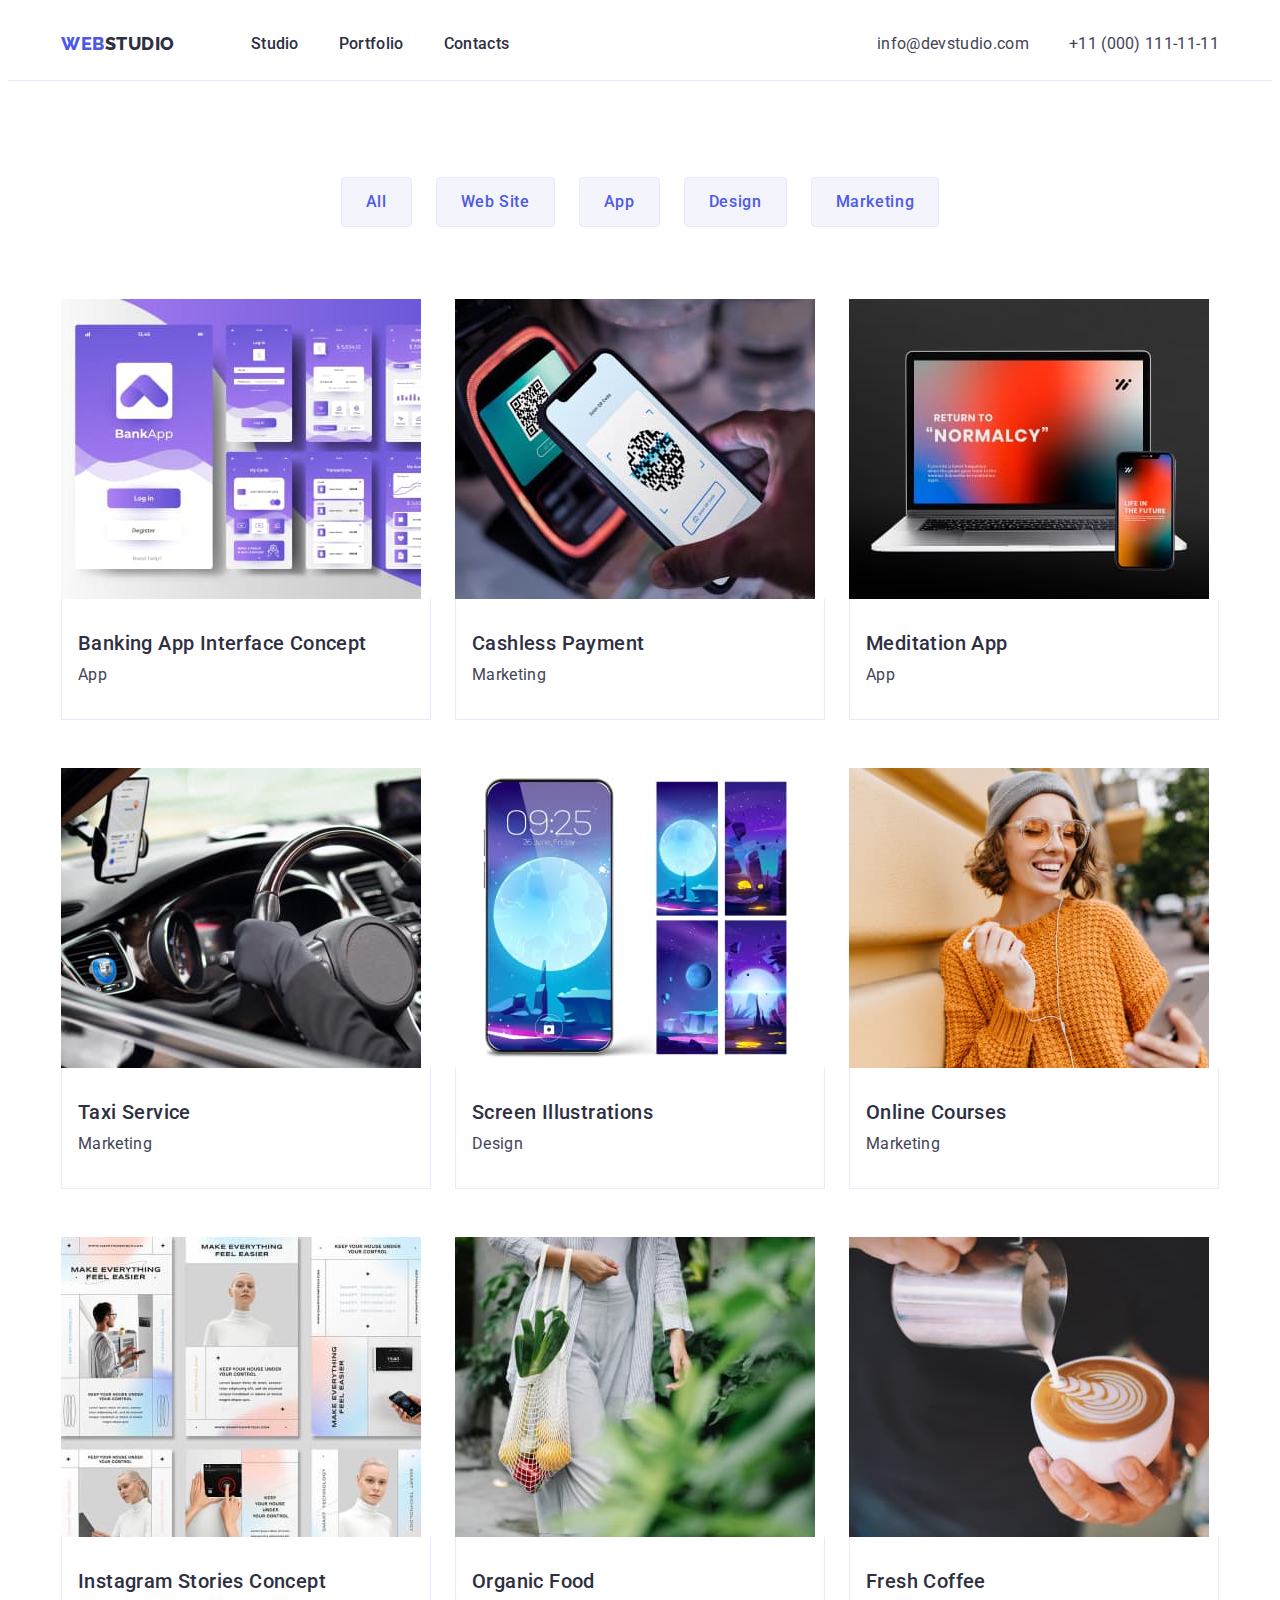
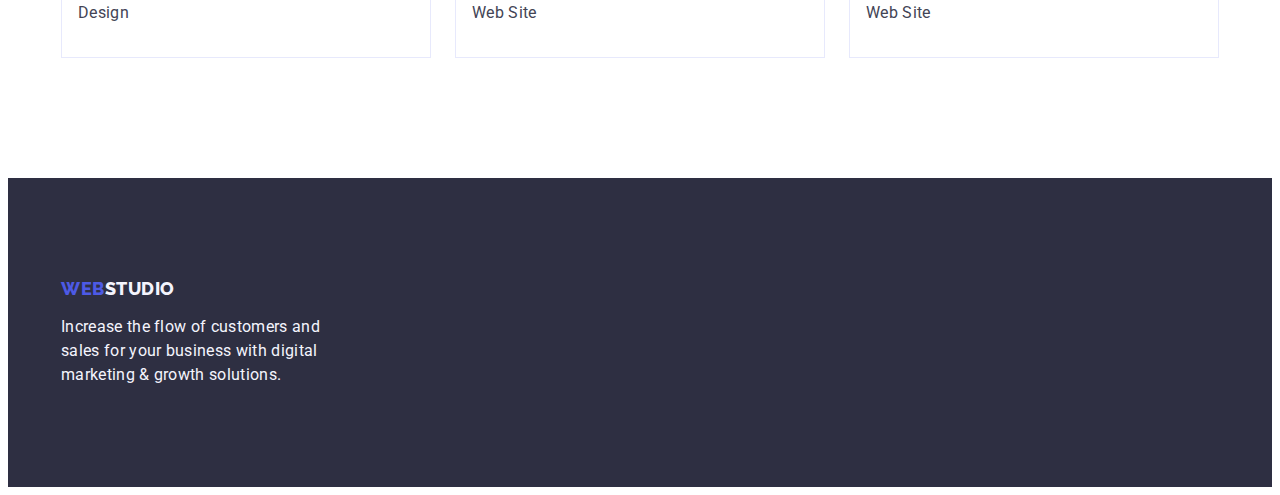
==== portfolio.html @ dffb047a "Initial commit" ====
<!DOCTYPE html>
<html lang="en">

<head>
    <meta charset="UTF-8">
    <meta http-equiv="X-UA-Compatible" content="IE=edge">
    <meta name="viewport" content="width=device-width, initial-scale=1.0">

    <link rel="preconnect" href="https://fonts.googleapis.com">
    <link rel="preconnect" href="https://fonts.gstatic.com" crossorigin>
    <link
        href="https://fonts.googleapis.com/css2?family=Raleway:wght@800&family=Roboto:wght@400;500;700;900&display=swap"
        rel="stylesheet">

    <link rel="stylesheet" href="https://cdnjs.cloudflare.com/ajax/libs/modern-normalize/2.0.0/modern-normalize.min.css"
        integrity="sha512-4xo8blKMVCiXpTaLzQSLSw3KFOVPWhm/TRtuPVc4WG6kUgjH6J03IBuG7JZPkcWMxJ5huwaBpOpnwYElP/m6wg=="
        crossorigin="anonymous" referrerpolicy="no-referrer" />

    <link rel="stylesheet" href="./css/styles.css" />

    <title>Web Studio</title>
</head>

<body>
    <!-- Header -->
    <header class="header">
        <div class="container header-container">
            <nav class="navigation">
                <a class="header-logo link" href="./index.html">Web<span class="header-logo-two">Studio</span></a>
                <ul class="header-list list">
                    <li><a class="header-item-link link" href="./index.html">Studio</a></li>
                    <li><a class="header-item-link link" href="./portfolio.html">Portfolio</a></li>
                    <li><a class="header-item-link link " href="">Contacts</a></li>
                </ul>
            </nav>
            <address class="header-adress">
                <ul class="header-adress-list list">
                    <li><a class="header-adress-link link" href="mailto:info@devstudio.com">info@devstudio.com</a></li>
                    <li><a class="header-adress-link link" href="tel:+110001111111">+11 (000)
                            111-11-11</a></li>
                </ul>
            </address>
        </div>
    </header>

    <!-- Main container -->
    <main>
        <section class="project">
            <div class="container">
                <h1 hidden>Project</h1>
                <ul class="filter-list list">
                    <li class="filter-item"><button class="filter-btn" type="button">All</button></li>
                    <li class="filter-item"><button class="filter-btn" type="button">Web Site</button></li>
                    <li class="filter-item"><button class="filter-btn" type="button">App</button></li>
                    <li class="filter-item"><button class="filter-btn" type="button">Design</button></li>
                    <li class="filter-item"><button class="filter-btn" type="button">Marketing</button></li>
                </ul>
                <ul class="project-list list">
                    <li class="project-item">
                        <a class="link" href="">
                            <img src="./images/project1.jpg" alt="Project photo" width="360" height="300">
                            <div class="card-description">
                                <h2 class="project-title">Banking App Interface Concept</h2>
                                <p class="project-text">App</p>
                            </div>
                        </a>
                    </li>
                    <li class="project-item">
                        <a class="link" href="">
                            <img src="./images/project2.jpg" alt="Project photo" width="360" height="300">
                            <div class="card-description">
                                <h2 class="project-title">Cashless Payment</h2>
                                <p class="project-text">Marketing</p>
                            </div>
                        </a>
                    </li>
                    <li class="project-item">
                        <a class="link" href="">
                            <img src="./images/project3.jpg" alt="Project photo" width="360" height="300">
                            <div class="card-description">
                                <h2 class="project-title">Meditation App</h2>
                                <p class="project-text">App</p>
                            </div>
                        </a>
                    </li>
                    <li class="project-item">
                        <a class="link" href="">
                            <img src="./images/project4.jpg" alt="Project photo" width="360" height="300">
                            <div class="card-description">
                                <h2 class="project-title">Taxi Service</h2>
                                <p class="project-text">Marketing</p>
                            </div>
                        </a>
                    </li>
                    <li class="project-item">
                        <a class="link" href="">
                            <img src="./images/project5.jpg" alt="Project photo" width="360" height="300">
                            <div class="card-description">
                                <h2 class="project-title">Screen Illustrations</h2>
                                <p class="project-text">Design</p>
                            </div>
                        </a>
                    </li>
                    <li class="project-item">
                        <a class="link" href="">
                            <img src="./images/project6.jpg" alt="Project photo" width="360" height="300">
                            <div class="card-description">
                                <h2 class="project-title">Online Courses</h2>
                                <p class="project-text">Marketing</p>
                            </div>
                        </a>
                    </li>
                    <li class="project-item">
                        <a class="link" href="">
                            <img src="./images/project7.jpg" alt="Project photo" width="360" height="300">
                            <div class="card-description">
                                <h2 class="project-title">Instagram Stories Concept</h2>
                                <p class="project-text">Design</p>
                            </div>
                        </a>
                    </li>
                    <li class="project-item">
                        <a class="link" href="">
                            <img src="./images/project8.jpg" alt="Project photo" width="360" height="300">
                            <div class="card-description">
                                <h2 class="project-title">Organic Food</h2>
                                <p class="project-text">Web Site</p>
                            </div>
                        </a>
                    </li>
                    <li class="project-item">
                        <a class="link" href="">
                            <img src="./images/project9.jpg" alt="Project photo" width="360" height="300">
                            <div class="card-description">
                                <h2 class="project-title">Fresh Coffee</h2>
                                <p class="project-text">Web Site</p>
                            </div>
                        </a>
                    </li>
                </ul>
            </div>
        </section>
    </main>

    <!-- Footer -->
    <footer class="footer">
        <div class="container">
            <a class="footer-logo link" href="./index.html">Web<span class="footer-logo-two">Studio</span></a>
            <p class="footer-text">Increase the flow of customers and sales for your business with digital marketing &
                growth solutions.</p>
        </div>
    </footer>
</body>

</html>
---- css/styles.css ----
body {
  font-family: "Roboto", sans-serif;
  color: #434455;
  background-color: #ffffff;
}

:root {
  --title-color: #2e2f42;
  --text-color: #434455;
  --first-background: #ffffff;
  --second-background: #2e2f42;
}

p,
h1,
h2,
h3,
h4,
h5,
h6 {
  margin: 0;
}

ul {
  margin: 0;
  padding: 0;
}

img {
  display: block;
}

.list {
  list-style: none;
}

.link {
  text-decoration: none;
}

.container {
  width: 1158px;
  padding-left: 15px;
  padding-right: 15px;
  margin: 0 auto;
}

.visually-hidden {
  position: absolute;
  width: 1px;
  height: 1px;
  margin: -1px;
  border: 0;
  padding: 0;
  
  white-space: nowrap;
  clip-path: inset(100%);
  clip: rect(0 0 0 0);
  overflow: hidden;
}

/** HEADER */

.header-container {
  display: flex;
  justify-content: space-between;
}

.navigation {
  display: flex;
  align-items: center;
}

.header-list {
  display: flex;
  gap: 40px;
}

.header {
  padding-top: 24px;
  padding-bottom: 24px;
  border-bottom: 1px solid #e7e9fc;
}

.header-logo {
  font-family: "Raleway", sans-serif;
  font-weight: 800;
  font-size: 18px;
  line-height: 1.17;
  letter-spacing: 0.03em;
  text-transform: uppercase;
  color: #4d5ae5;
  margin-right: 76px;
}

.header-logo-two {
  color: var(--title-color);
}

.header-item-link {
  font-style: normal;
  font-weight: 500;
  font-size: 16px;
  line-height: 1.5;
  letter-spacing: 0.02em;
  color: var(--title-color);
  padding: 24px 0
}

.header-adress-list {
  display: flex;
  gap: 40px;
}

.header-adress-link {
  font-style: normal;
  font-weight: 400;
  font-size: 16px;
  line-height: 1.5;
  letter-spacing: 0.02em;
  color: var(--text-color);
}

.header-adress {
  font-style: normal;
}

.header-item-link:hover,
.header-item-link:focus {
  color: #404bbf;
  text-decoration: underline;
}

.header-adress-link:hover,
.header-adress-link:focus {
  color: #404bbf;
}

/** HERO */

.hero-container {
  display: flex;
  flex-direction: column;
}

.hero {
  background-color: var(--title-color);
  padding-top: 188px;
  padding-bottom: 188px;
}

.hero-title {
  max-width: 496px;
  font-size: 56px;
  line-height: 1.07;
  letter-spacing: 0.02em;
  text-align: center;
  color: var(--first-background);
  margin: 0 auto 48px;
}

.hero-btn {
  min-width: 169px;
  height: 56px;
  font-family: "Roboto", sans-serif;
  font-weight: 500;
  font-size: 16px;
  line-height: 1.5;
  letter-spacing: 0.04em;
  color: var(--first-background);
  background: #4d5ae5;
  box-shadow: 0px 4px 4px rgba(0, 0, 0, 0.15);
  border-radius: 4px;
  cursor: pointer;
  border: none;
  margin: 0 auto;
}

.hero-btn:hover,
.hero-btn:focus {
  background-color: #404bbf;
}

/** FEATURE */

.feature {
  padding-top: 120px;
  padding-bottom: 120px;
}

.feature-list {
  display: flex;
  gap: 24px;
}

.feature-item {
  max-width: 264px;
}

.feature-title {
  font-weight: 500;
  font-size: 20px;
  line-height: 1.2;
  letter-spacing: 0.02em;
  color: var(--title-color);
  margin-bottom: 8px;
}

.feature-text {
  font-size: 16px;
  line-height: 1.5;
  letter-spacing: 0.02em;
  color: var(--text-color);
}

/** SERVICES */

.services {
  padding-bottom: 120px;
}

.services-title {
  font-size: 36px;
  line-height: 1.11;
  text-align: center;
  letter-spacing: 0.02em;
  text-transform: capitalize;
  color: var(--title-color);
  margin-bottom: 72px;
}

.services-list {
  display: flex;
  gap: 24px;
}

.services-item {
  width: calc((100% - 48px) / 3);
}

/** TEAM */

.team {
  background-color: #f4f4fd;
  padding-top: 120px;
  padding-bottom: 120px;
}

.team-list {
  display: flex;
  gap: 24px;
}

.team-description{
  padding: 32px 16px
}

.team-list-item {
  width: calc((100%-72px) / 4);
  background-color: #ffffff;
  box-shadow: 0px 1px 6px rgba(46, 47, 66, 0.08),
    0px 1px 1px rgba(46, 47, 66, 0.16), 0px 2px 1px rgba(46, 47, 66, 0.08);
  border-radius: 0px 0px 4px 4px;
}

.team-title {
  font-size: 36px;
  line-height: 1.11;
  letter-spacing: 0.02em;
  text-align: center;
  text-transform: capitalize;
  color: var(--title-color);
  margin-bottom: 72px;
}

.team-item-name {
  font-weight: 500;
  font-size: 20px;
  line-height: 1.2;
  letter-spacing: 0.02em;
  text-align: center;
  color: var(--title-color);
  margin-bottom: 8px;
}

.team-item-text {
  font-size: 16px;
  line-height: 24px;
  letter-spacing: 0.02em;
  text-align: center;
  color: var(--text-color);
}

/** FOOTER */

.footer {
  background-color: var(--second-background);
  padding-top: 100px;
  padding-bottom: 100px;
}

.footer-logo {
  display: inline-block;
  font-family: "Raleway", sans-serif;
  font-weight: 800;
  font-size: 18px;
  line-height: 1.17;
  letter-spacing: 0.03em;
  text-transform: uppercase;
  color: #4d5ae5;
  margin-bottom: 16px;
}

.footer-logo-two {
  color: #f4f4fd;
}

.footer-text {
  width: 264px;
  font-size: 16px;
  line-height: 1.5;
  letter-spacing: 0.02em;
  color: #f4f4fd;
}

/** PROJECT */

.project {
  padding-top: 96px;
  padding-bottom: 120px;
}

.filter-list {
  display: flex;
  justify-content: center;
  gap: 24px;
  margin-bottom: 72px;
}

.filter-btn {
  font-family: "Roboto", sans-serif;
  font-weight: 500;
  font-size: 16px;
  line-height: 1.5;
  letter-spacing: 0.04em;
  cursor: pointer;
  background-color: #f4f4fd;
  color: #4d5ae5;
  border-radius: 4px;
  border: 1px solid #e7e9fc;
  padding: 12px 24px;
}

.filter-btn:hover,
.filter-btn:focus {
  color: var(--first-background);
  background-color: #404bbf;
  border: 1px solid transparent
}

.project-list {
  display: flex;
  flex-wrap: wrap;
  gap: 48px 24px;
}

.project-item {
  width: calc((100% - 48px) / 3);
}

.card-description {
  padding: 32px 16px;
  border: 1px solid #e7e9fc;
  border-top: none;
}

.project-title {
  font-weight: 500;
  font-size: 20px;
  line-height: 1.2;
  letter-spacing: 0.02em;
  color: var(--title-color);
  margin-bottom: 8px;
}

.project-text {
  font-size: 16px;
  line-height: 1.5;
  letter-spacing: 0.02em;
  color: var(--text-color);
}
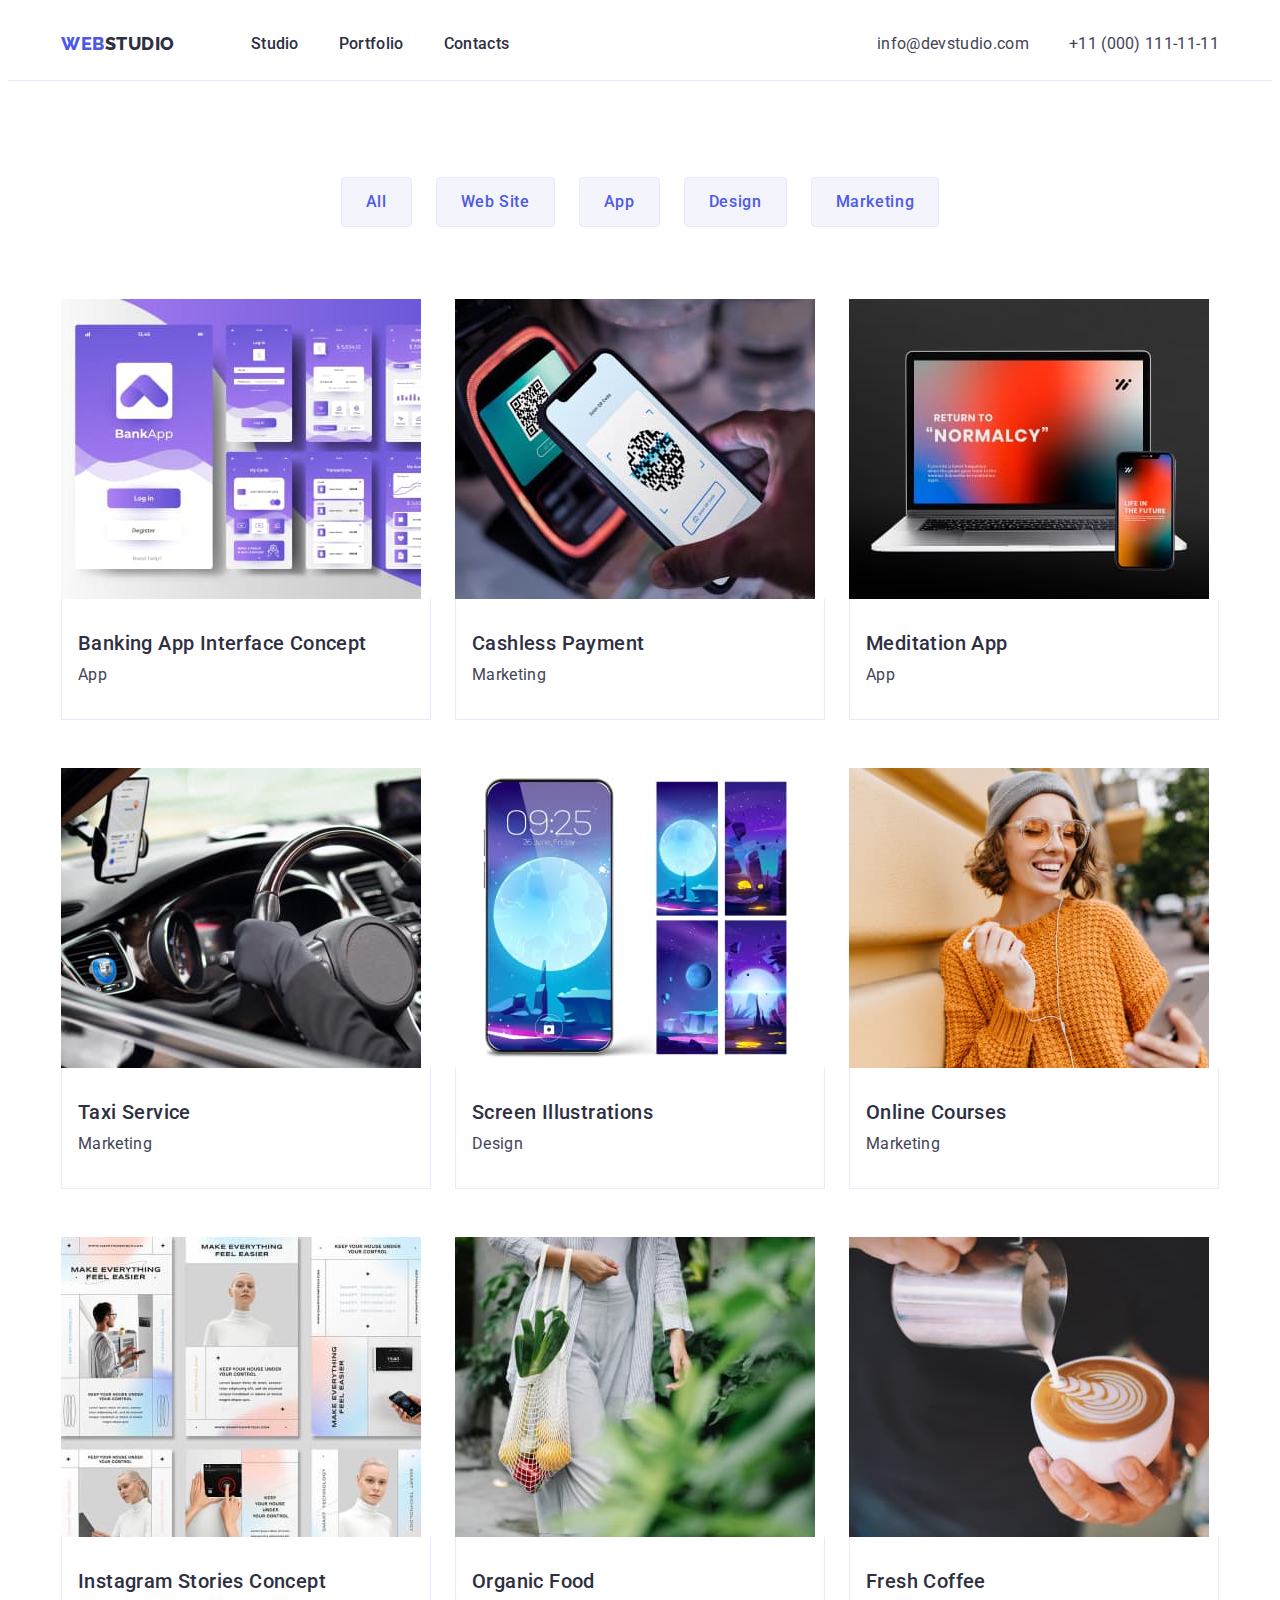
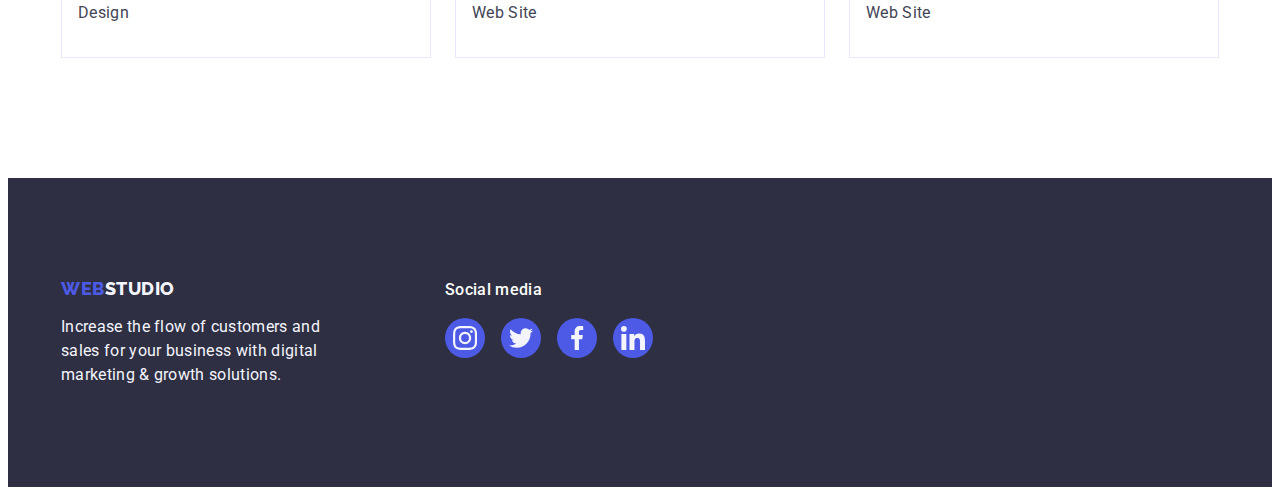
==== commit 233770e5: "backgroung-image and svg" ====
--- a/portfolio.html
+++ b/portfolio.html
@@ -144,11 +144,51 @@
 
     <!-- Footer -->
     <footer class="footer">
-        <div class="container">
-            <a class="footer-logo link" href="./index.html">Web<span class="footer-logo-two">Studio</span></a>
-            <p class="footer-text">Increase the flow of customers and sales for your business with digital marketing &
-                growth solutions.</p>
+        <div class="container footer-container">
+            <div class="footer-composition">
+                <a class="footer-logo link" href="./index.html">Web<span class="footer-logo-two">Studio</span></a>
+                <p class="footer-text">Increase the flow of customers and sales for your business with digital marketing &
+                    growth solutions.</p>
+            </div>
+            <div class="footer-soc">
+                <p class="footer-soc-text">Social media</p>
+                <ul class="footer-soc-list list">
+                    <li class="footer-soc-item">
+                        <a class="footer-soc-link link" href="" target="_blank"
+                            rel="noopener noreferrer">
+                            <svg class="footer-soc-icon" width="24" height="24">
+                                <use href="./images/icons.svg#icon-instagram"></use>
+                            </svg>
+                        </a>
+                    </li>
+                    <li class="footer-soc-item">
+                        <a class="footer-soc-link link" href="" target="_blank"
+                            rel="noopener noreferrer">
+                            <svg class="footer-soc-icon" width="24" height="24">
+                                <use href="./images/icons.svg#icon-twitter"></use>
+                            </svg>
+                        </a>
+                    </li>
+                    <li class="footer-soc-item">
+                        <a class="footer-soc-link link" href="" target="_blank"
+                            rel="noopener noreferrer">
+                            <svg class="footer-soc-icon" width="24" height="24">
+                                <use href="./images/icons.svg#icon-facebook"></use>
+                            </svg>
+                        </a>
+                    </li>
+                    <li class="footer-soc-item">
+                        <a class="footer-soc-link link" href="" target="_blank"
+                            rel="noopener noreferrer">
+                            <svg class="footer-soc-icon" width="24" height="24">
+                                <use href="./images/icons.svg#icon-linkedin"></use>
+                            </svg>
+                        </a>
+                    </li>
+                </ul>
+            </div>
         </div>
+    </footer>
     </footer>
 </body>
 
--- a/css/styles.css
+++ b/css/styles.css
@@ -52,7 +52,7 @@
   margin: -1px;
   border: 0;
   padding: 0;
-  
+
   white-space: nowrap;
   clip-path: inset(100%);
   clip: rect(0 0 0 0);
@@ -104,7 +104,7 @@
   line-height: 1.5;
   letter-spacing: 0.02em;
   color: var(--title-color);
-  padding: 24px 0
+  padding: 24px 0;
 }
 
 .header-adress-list {
@@ -144,7 +144,17 @@
 }
 
 .hero {
-  background-color: var(--title-color);
+  background-color: var(--second-background);
+  max-width: 1440px;
+  background-image: linear-gradient(
+      rgba(46, 47, 66, 0.7),
+      rgba(46, 47, 66, 0.7)
+    ),
+    url(../images/hero-bg.jpg);
+  background-repeat: no-repeat;
+  background-position: center;
+  background-size: cover;
+  margin: 0 auto;
   padding-top: 188px;
   padding-bottom: 188px;
 }
@@ -197,6 +207,16 @@
   max-width: 264px;
 }
 
+.feature-box {
+  display: flex;
+  align-items: center;
+  justify-content: center;
+  height: 112px;
+  background: #f4f4fd;
+  border-radius: 4px;
+  margin-bottom: 8px;
+}
+
 .feature-title {
   font-weight: 500;
   font-size: 20px;
@@ -251,8 +271,8 @@
   gap: 24px;
 }
 
-.team-description{
-  padding: 32px 16px
+.team-description {
+  padding: 32px 16px;
 }
 
 .team-list-item {
@@ -289,6 +309,87 @@
   letter-spacing: 0.02em;
   text-align: center;
   color: var(--text-color);
+  margin-bottom: 8px;
+}
+
+.team-soc-list {
+  display: flex;
+  justify-content: center;
+  gap: 24px;
+}
+
+.team-soc-item {
+  width: 40px;
+  height: 40px;
+}
+
+.team-soc-link {
+  width: 100%;
+  height: 100%;
+  border-radius: 50%;
+  background-color: #4d5ae5;
+  display: flex;
+  align-items: center;
+  justify-content: center;
+}
+
+.team-soc-icon {
+  fill: #f4f4fd;
+}
+
+.team-soc-link:hover,
+.team-soc-link:focus {
+  background-color: #404bbf;
+}
+
+/** CUSTOMERS */
+
+.customers {
+  padding-top: 120px;
+  padding-bottom: 120px;
+}
+
+.customers-title {
+  font-size: 36px;
+  line-height: 1.11;
+  text-align: center;
+  letter-spacing: 0.02em;
+  text-transform: capitalize;
+  color: #2e2f42;
+  margin-bottom: 72px;
+}
+
+.customers-list {
+  display: flex;
+  justify-content: center;
+  align-items: center;
+  gap: 24px;
+}
+
+.customers-item {
+  width: 168px;
+  height: 88px;
+}
+
+.customers-link {
+  width: 100%;
+  height: 100%;
+  border: 1px solid #8e8f99;
+  border-radius: 4px;
+  display: flex;
+  align-items: center;
+  justify-content: center;
+  color: #8e8f99;
+}
+
+.customers-icon {
+  fill: currentColor;
+}
+
+.customers-link:hover,
+.customers-link:focus {
+  border-color: #404bbf;
+  color: #404bbf;
 }
 
 /** FOOTER */
@@ -297,6 +398,11 @@
   background-color: var(--second-background);
   padding-top: 100px;
   padding-bottom: 100px;
+}
+
+.footer-container {
+  display: flex;
+  gap: 120px;
 }
 
 .footer-logo {
@@ -323,6 +429,45 @@
   color: #f4f4fd;
 }
 
+.footer-soc-text {
+  font-weight: 500;
+  font-size: 16px;
+  line-height: 1.5;
+  letter-spacing: 0.02em;
+  color: #ffffff;
+  margin-bottom: 16px;
+}
+
+.footer-soc-list {
+  display: flex;
+  justify-content: center;
+  gap: 16px;
+}
+
+.footer-soc-item {
+  width: 40px;
+  height: 40px;
+}
+
+.footer-soc-link {
+  width: 100%;
+  height: 100%;
+  border-radius: 50%;
+  background-color: #4d5ae5;
+  display: flex;
+  align-items: center;
+  justify-content: center;
+}
+
+.footer-soc-link:hover,
+.footer-soc-link:focus {
+  background-color: #31d0aa;
+}
+
+.footer-soc-icon {
+  fill: #f4f4fd;
+}
+
 /** PROJECT */
 
 .project {
@@ -355,7 +500,7 @@
 .filter-btn:focus {
   color: var(--first-background);
   background-color: #404bbf;
-  border: 1px solid transparent
+  border: 1px solid transparent;
 }
 
 .project-list {
@@ -389,3 +534,9 @@
   letter-spacing: 0.02em;
   color: var(--text-color);
 }
+
+.project-item:hover,
+.project-item:focus {
+  box-shadow: 0px 1px 6px rgba(46, 47, 66, 0.08),
+    0px 1px 1px rgba(46, 47, 66, 0.16), 0px 2px 1px rgba(46, 47, 66, 0.08);
+}
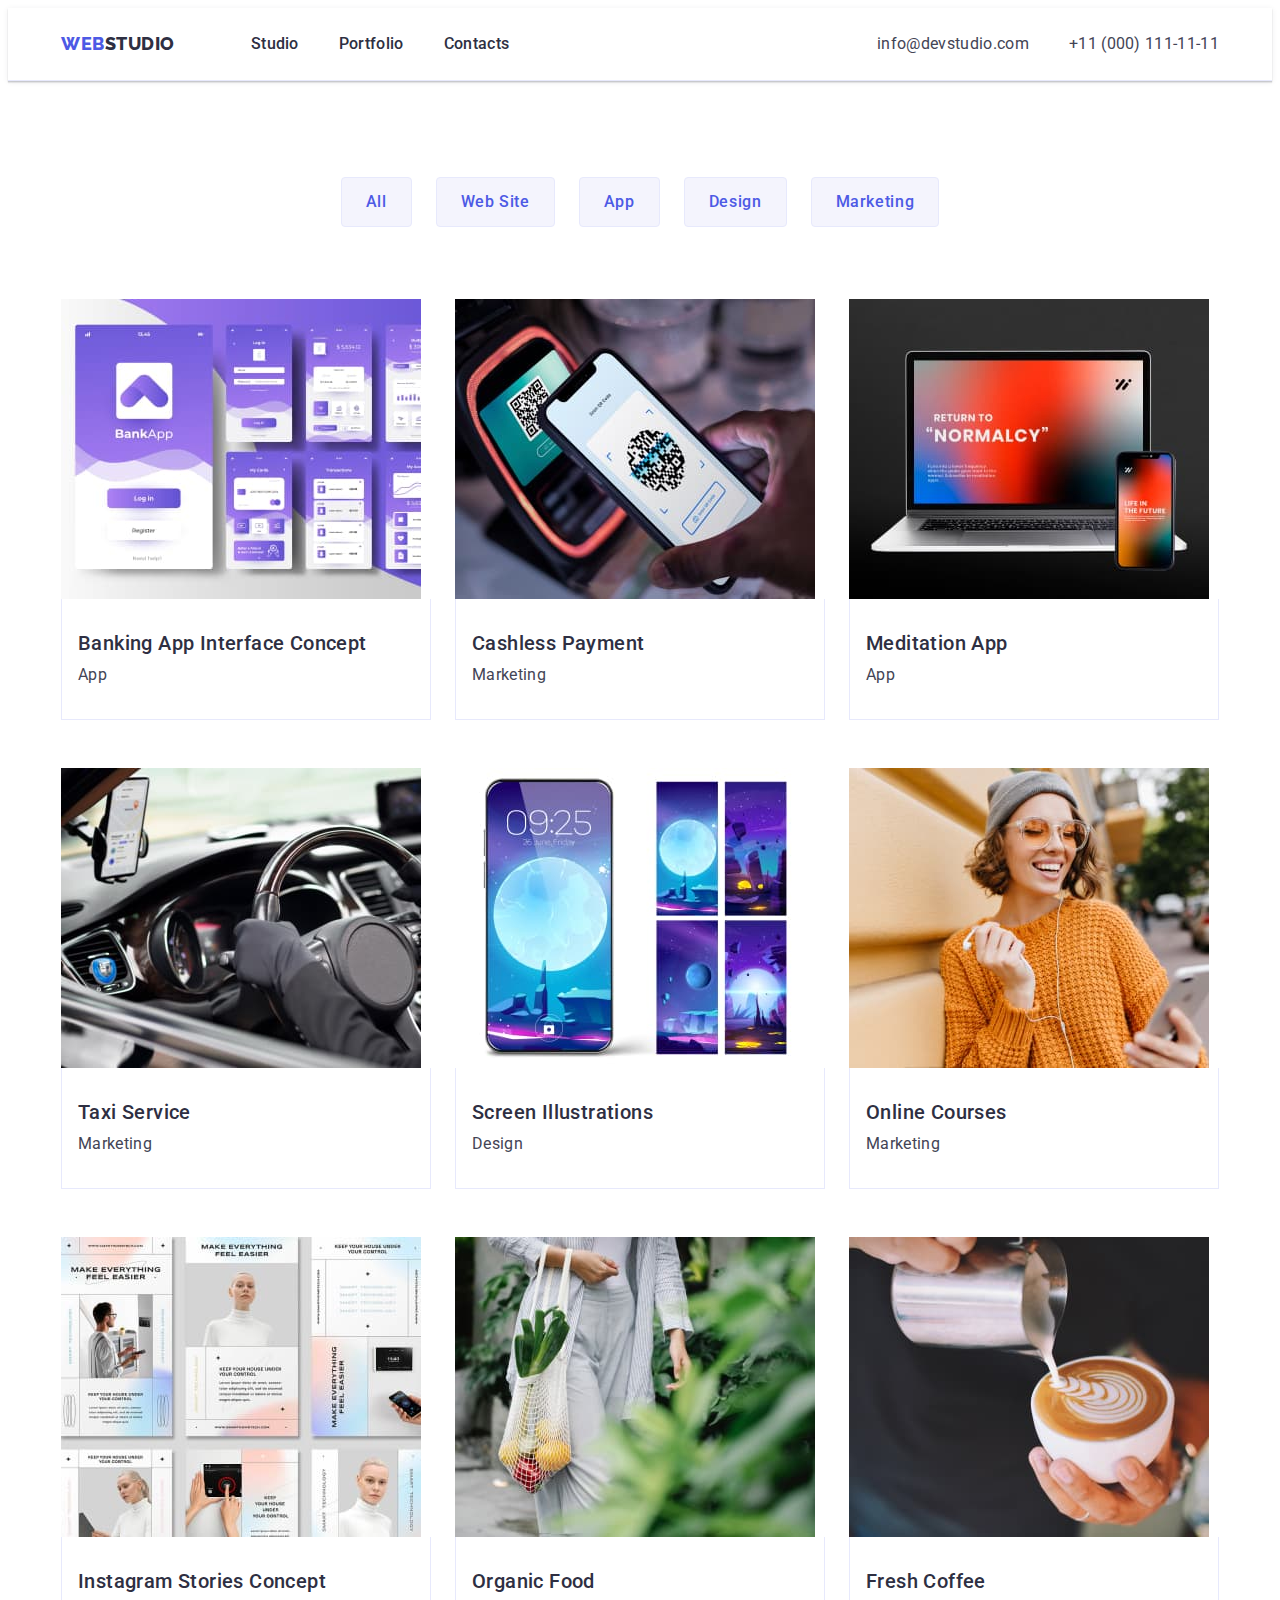
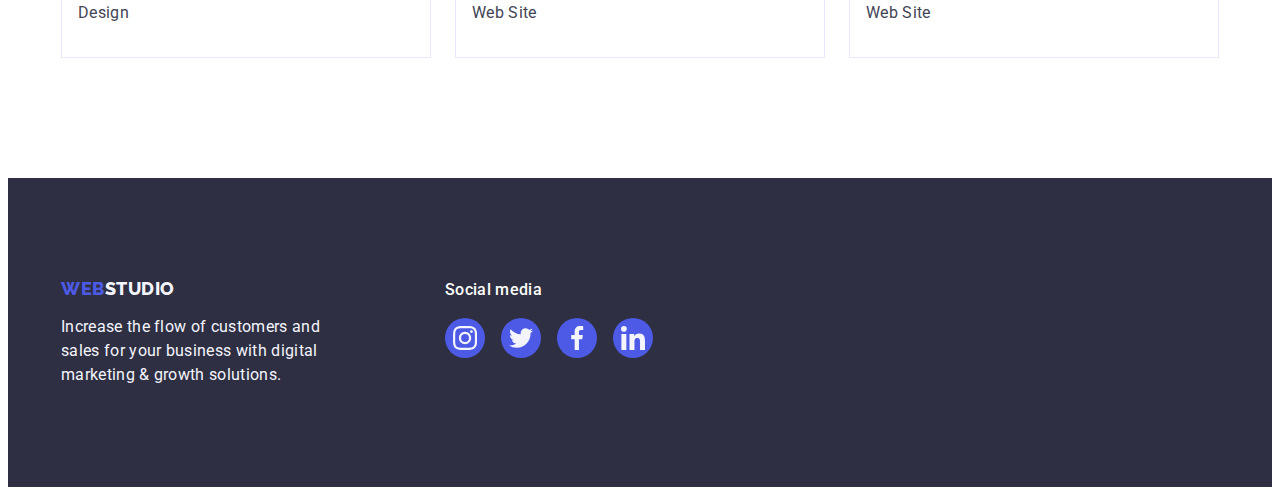
==== commit 868f9be4: "update" ====
--- a/portfolio.html
+++ b/portfolio.html
@@ -57,7 +57,7 @@
                 </ul>
                 <ul class="project-list list">
                     <li class="project-item">
-                        <a class="link" href="">
+                        <a class="project-link link" href="">
                             <img src="./images/project1.jpg" alt="Project photo" width="360" height="300">
                             <div class="card-description">
                                 <h2 class="project-title">Banking App Interface Concept</h2>
@@ -66,7 +66,7 @@
                         </a>
                     </li>
                     <li class="project-item">
-                        <a class="link" href="">
+                        <a class="project-link link" href="">
                             <img src="./images/project2.jpg" alt="Project photo" width="360" height="300">
                             <div class="card-description">
                                 <h2 class="project-title">Cashless Payment</h2>
@@ -75,7 +75,7 @@
                         </a>
                     </li>
                     <li class="project-item">
-                        <a class="link" href="">
+                        <a class="project-link link" href="">
                             <img src="./images/project3.jpg" alt="Project photo" width="360" height="300">
                             <div class="card-description">
                                 <h2 class="project-title">Meditation App</h2>
@@ -84,7 +84,7 @@
                         </a>
                     </li>
                     <li class="project-item">
-                        <a class="link" href="">
+                        <a class="project-link link" href="">
                             <img src="./images/project4.jpg" alt="Project photo" width="360" height="300">
                             <div class="card-description">
                                 <h2 class="project-title">Taxi Service</h2>
@@ -93,7 +93,7 @@
                         </a>
                     </li>
                     <li class="project-item">
-                        <a class="link" href="">
+                        <a class="project-link link" href="">
                             <img src="./images/project5.jpg" alt="Project photo" width="360" height="300">
                             <div class="card-description">
                                 <h2 class="project-title">Screen Illustrations</h2>
@@ -102,7 +102,7 @@
                         </a>
                     </li>
                     <li class="project-item">
-                        <a class="link" href="">
+                        <a class="project-link link" href="">
                             <img src="./images/project6.jpg" alt="Project photo" width="360" height="300">
                             <div class="card-description">
                                 <h2 class="project-title">Online Courses</h2>
@@ -111,7 +111,7 @@
                         </a>
                     </li>
                     <li class="project-item">
-                        <a class="link" href="">
+                        <a class="project-link link" href="">
                             <img src="./images/project7.jpg" alt="Project photo" width="360" height="300">
                             <div class="card-description">
                                 <h2 class="project-title">Instagram Stories Concept</h2>
@@ -120,7 +120,7 @@
                         </a>
                     </li>
                     <li class="project-item">
-                        <a class="link" href="">
+                        <a class="project-link link" href="">
                             <img src="./images/project8.jpg" alt="Project photo" width="360" height="300">
                             <div class="card-description">
                                 <h2 class="project-title">Organic Food</h2>
@@ -129,7 +129,7 @@
                         </a>
                     </li>
                     <li class="project-item">
-                        <a class="link" href="">
+                        <a class="project-link link" href="">
                             <img src="./images/project9.jpg" alt="Project photo" width="360" height="300">
                             <div class="card-description">
                                 <h2 class="project-title">Fresh Coffee</h2>
@@ -189,7 +189,5 @@
             </div>
         </div>
     </footer>
-    </footer>
 </body>
-
 </html>--- a/css/styles.css
+++ b/css/styles.css
@@ -80,6 +80,8 @@
   padding-top: 24px;
   padding-bottom: 24px;
   border-bottom: 1px solid #e7e9fc;
+  box-shadow: 0px 2px 1px rgba(46, 47, 66, 0.08),
+    0px 1px 1px rgba(46, 47, 66, 0.16), 0px 1px 6px rgba(46, 47, 66, 0.08);
 }
 
 .header-logo {
@@ -402,7 +404,7 @@
 
 .footer-container {
   display: flex;
-  gap: 120px;
+  align-items: baseline;
 }
 
 .footer-logo {
@@ -429,6 +431,10 @@
   color: #f4f4fd;
 }
 
+.footer-composition{
+  margin-right: 120px;
+}
+
 .footer-soc-text {
   font-weight: 500;
   font-size: 16px;
@@ -501,12 +507,18 @@
   color: var(--first-background);
   background-color: #404bbf;
   border: 1px solid transparent;
+  box-shadow: 0px 3px 1px rgba(0, 0, 0, 0.1), 0px 2px 1px rgba(0, 0, 0, 0.08),
+    0px 2px 2px rgba(0, 0, 0, 0.12);
 }
 
 .project-list {
   display: flex;
   flex-wrap: wrap;
   gap: 48px 24px;
+}
+
+.project-link{
+  display: block;
 }
 
 .project-item {
@@ -535,8 +547,8 @@
   color: var(--text-color);
 }
 
-.project-item:hover,
-.project-item:focus {
+.project-link:hover,
+.project-link:focus {
   box-shadow: 0px 1px 6px rgba(46, 47, 66, 0.08),
     0px 1px 1px rgba(46, 47, 66, 0.16), 0px 2px 1px rgba(46, 47, 66, 0.08);
 }
